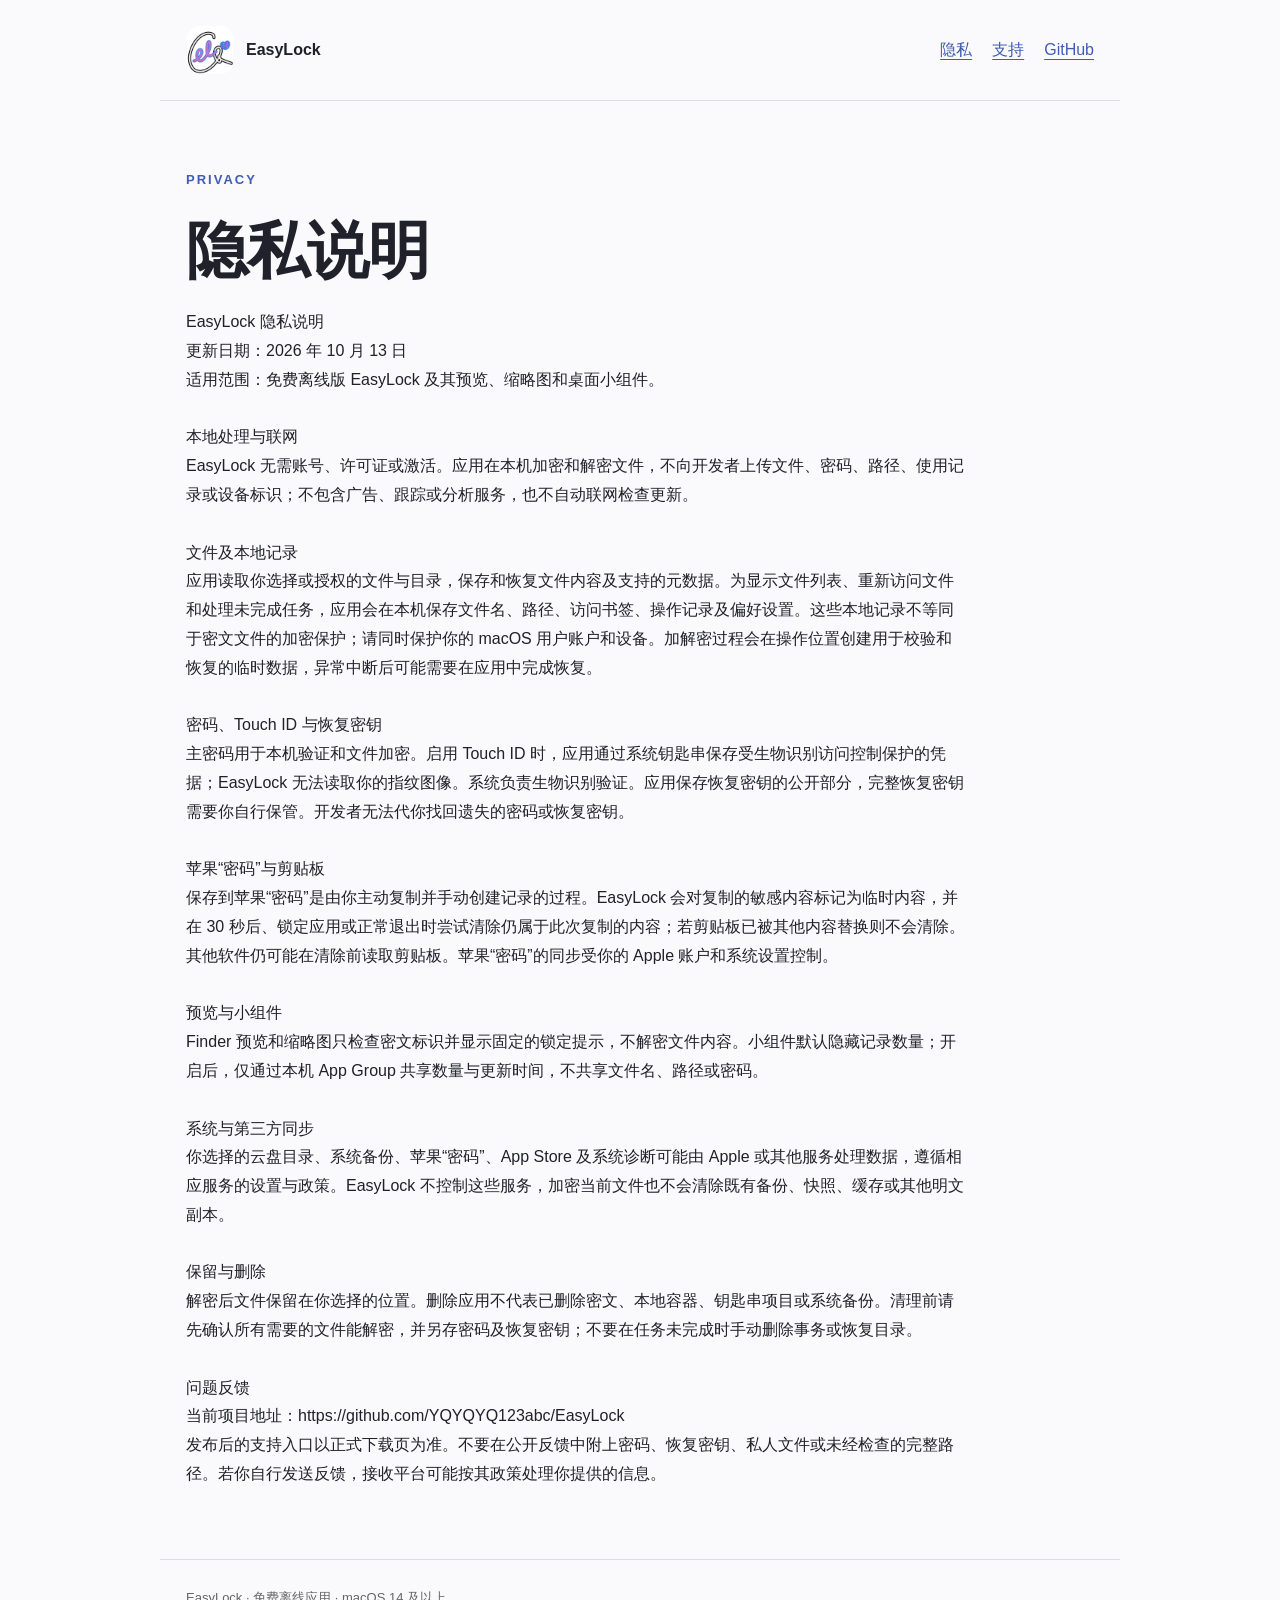
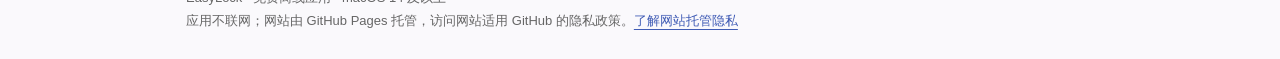
==== docs/privacy.html @ 99bdc1bb "Prepare preview release documentation and public support pages" ====
<!doctype html><html lang="zh-CN"><head><meta charset="utf-8"><meta name="viewport" content="width=device-width,initial-scale=1"><meta name="description" content="EasyLock：免费、离线的 macOS 文件加密工具。查看测试版本、隐私说明与使用支持。"><title>隐私说明 · EasyLock</title><link rel="icon" href="icon.png"><link rel="stylesheet" href="style.css"></head><body><header><a class="brand" href="index.html"><img src="icon.png" alt="">EasyLock</a><nav aria-label="主导航"><a href="privacy.html">隐私</a><a href="support.html">支持</a><a href="https://github.com/YQYQYQ123abc/EasyLock">GitHub</a></nav></header><main><span class="eyebrow">PRIVACY</span><h1>隐私说明</h1><div class="policy">EasyLock 隐私说明
更新日期：2026 年 10 月 13 日
适用范围：免费离线版 EasyLock 及其预览、缩略图和桌面小组件。

本地处理与联网
EasyLock 无需账号、许可证或激活。应用在本机加密和解密文件，不向开发者上传文件、密码、路径、使用记录或设备标识；不包含广告、跟踪或分析服务，也不自动联网检查更新。

文件及本地记录
应用读取你选择或授权的文件与目录，保存和恢复文件内容及支持的元数据。为显示文件列表、重新访问文件和处理未完成任务，应用会在本机保存文件名、路径、访问书签、操作记录及偏好设置。这些本地记录不等同于密文文件的加密保护；请同时保护你的 macOS 用户账户和设备。加解密过程会在操作位置创建用于校验和恢复的临时数据，异常中断后可能需要在应用中完成恢复。

密码、Touch ID 与恢复密钥
主密码用于本机验证和文件加密。启用 Touch ID 时，应用通过系统钥匙串保存受生物识别访问控制保护的凭据；EasyLock 无法读取你的指纹图像。系统负责生物识别验证。应用保存恢复密钥的公开部分，完整恢复密钥需要你自行保管。开发者无法代你找回遗失的密码或恢复密钥。

苹果“密码”与剪贴板
保存到苹果“密码”是由你主动复制并手动创建记录的过程。EasyLock 会对复制的敏感内容标记为临时内容，并在 30 秒后、锁定应用或正常退出时尝试清除仍属于此次复制的内容；若剪贴板已被其他内容替换则不会清除。其他软件仍可能在清除前读取剪贴板。苹果“密码”的同步受你的 Apple 账户和系统设置控制。

预览与小组件
Finder 预览和缩略图只检查密文标识并显示固定的锁定提示，不解密文件内容。小组件默认隐藏记录数量；开启后，仅通过本机 App Group 共享数量与更新时间，不共享文件名、路径或密码。

系统与第三方同步
你选择的云盘目录、系统备份、苹果“密码”、App Store 及系统诊断可能由 Apple 或其他服务处理数据，遵循相应服务的设置与政策。EasyLock 不控制这些服务，加密当前文件也不会清除既有备份、快照、缓存或其他明文副本。

保留与删除
解密后文件保留在你选择的位置。删除应用不代表已删除密文、本地容器、钥匙串项目或系统备份。清理前请先确认所有需要的文件能解密，并另存密码及恢复密钥；不要在任务未完成时手动删除事务或恢复目录。

问题反馈
当前项目地址：https://github.com/YQYQYQ123abc/EasyLock
发布后的支持入口以正式下载页为准。不要在公开反馈中附上密码、恢复密钥、私人文件或未经检查的完整路径。若你自行发送反馈，接收平台可能按其政策处理你提供的信息。
</div></main><footer>EasyLock · 免费离线应用 · macOS 14 及以上<br>应用不联网；网站由 GitHub Pages 托管，访问网站适用 GitHub 的隐私政策。<a href="https://docs.github.com/en/site-policy/privacy-policies/github-general-privacy-statement">了解网站托管隐私</a></footer></body></html>
---- docs/style.css ----
*{box-sizing:border-box}body{margin:0;background:#faf9fc;color:#20212a;font:16px/1.8 -apple-system,BlinkMacSystemFont,"Segoe UI",sans-serif}a{color:#405cb5;text-underline-offset:4px}header,main,footer{max-width:960px;margin:auto;padding:26px}header{display:flex;align-items:center;justify-content:space-between;gap:20px;border-bottom:1px solid #dedce6}header img{width:48px;height:48px;border-radius:14px}.brand{display:flex;align-items:center;gap:12px;font-weight:750;color:inherit;text-decoration:none}nav{display:flex;gap:20px;flex-wrap:wrap}main{padding-top:64px;padding-bottom:70px}h1{font-size:clamp(36px,6vw,62px);line-height:1.2;letter-spacing:-1.5px;margin:20px 0}h2{margin-top:38px;font-size:24px}.lead{font-size:20px;color:#55576b;max-width:660px}.eyebrow{color:#405cb5;letter-spacing:2px;font-size:13px;font-weight:700}.hero{background:radial-gradient(at 95% 20%,#eddaf0,transparent 60%)}.actions{display:flex;gap:15px;flex-wrap:wrap;margin:32px 0}.button{display:inline-block;border:1.5px solid #222;border-radius:14px;padding:11px 22px;text-decoration:none;background:#fff;color:#252535;box-shadow:3px 3px 0 #c9b0da}.primary{background:#4b65c1;color:white}.note{border-left:4px solid #be75b8;padding:12px 20px;background:#f3eaf6;border-radius:0 12px 12px 0}.steps{padding-left:22px}.steps li{margin:16px 0}.policy{white-space:pre-wrap;overflow-wrap:anywhere;max-width:780px}footer{font-size:13px;color:#666;border-top:1px solid #dedce6}a:focus-visible{outline:3px solid #be75b8;outline-offset:4px}@media(max-width:600px){header{align-items:flex-start}nav{gap:12px}main{padding-top:38px}}
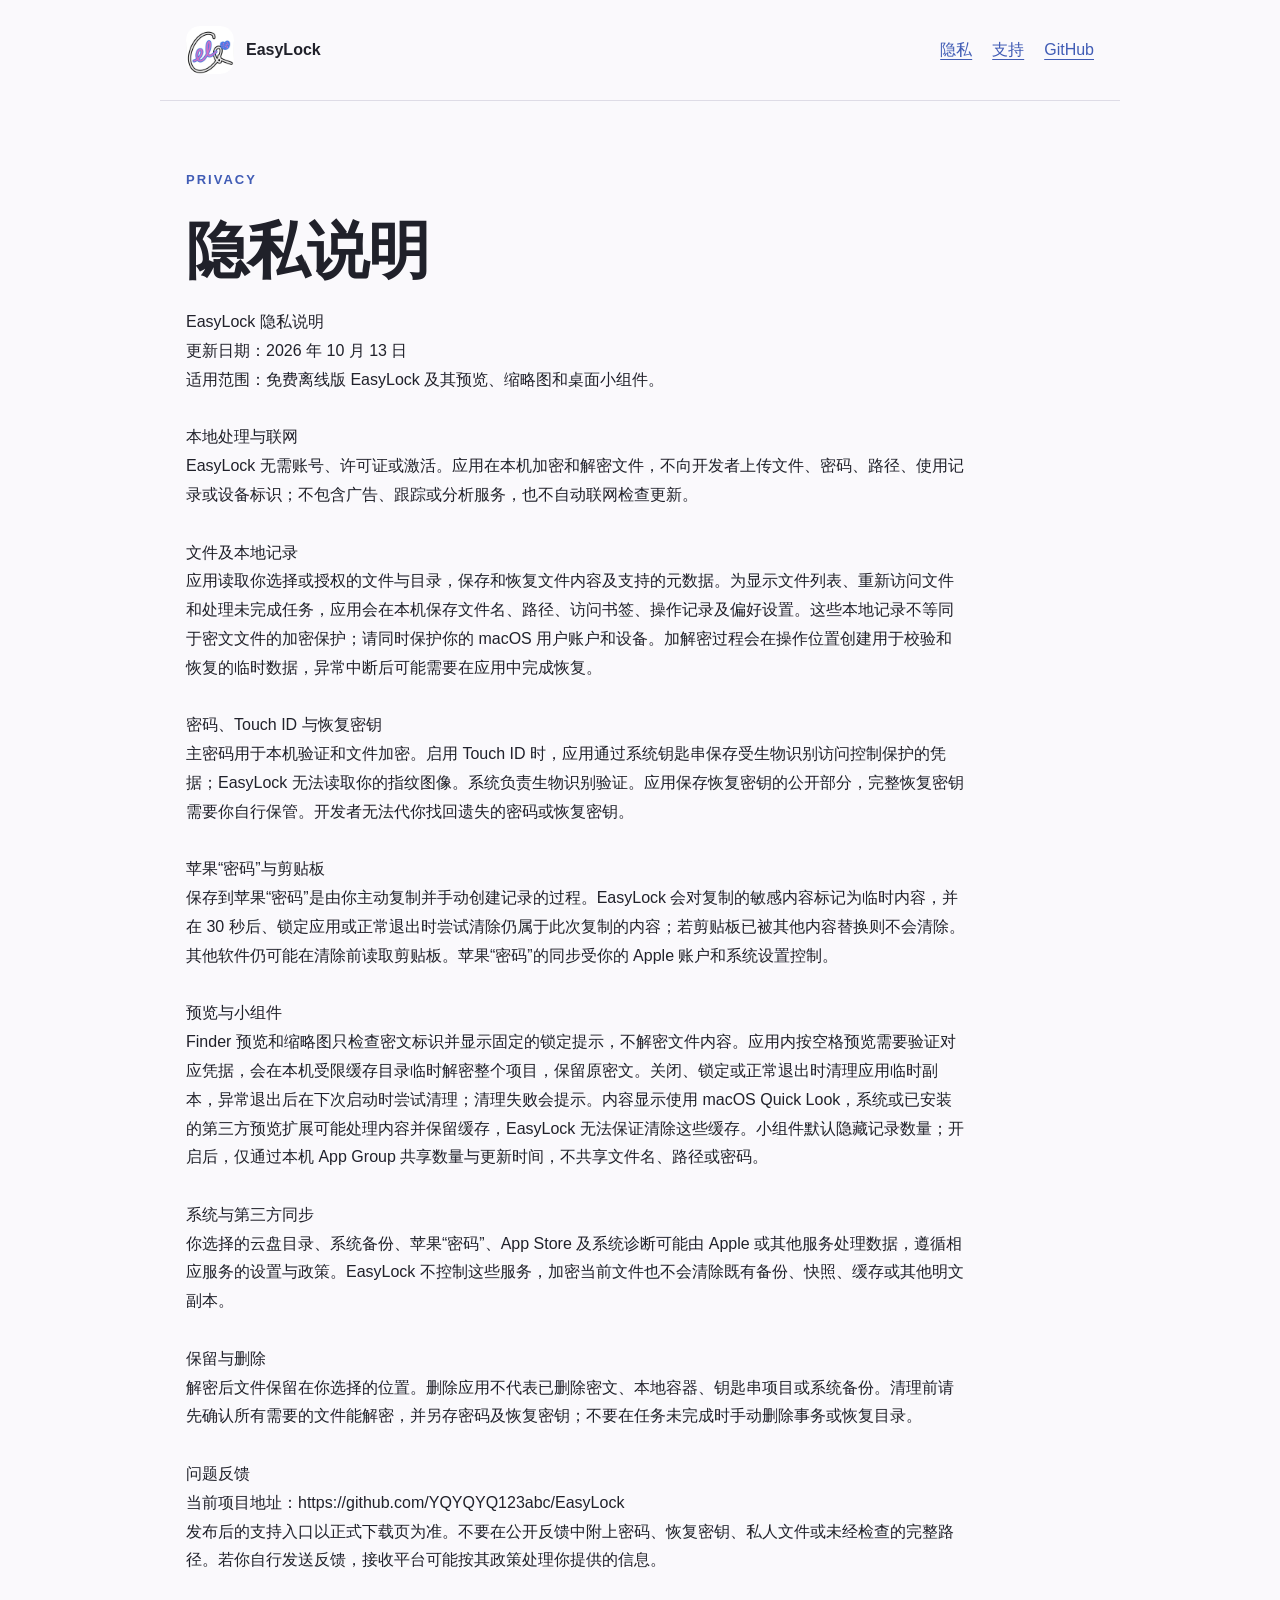
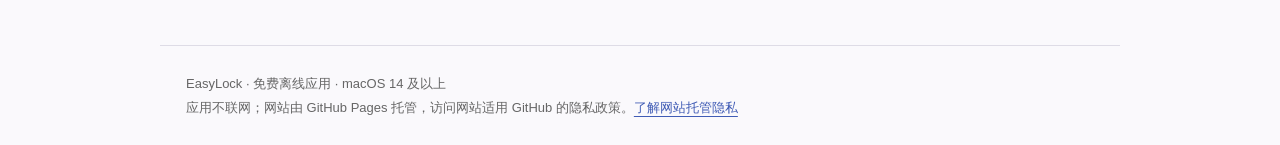
==== commit 1c8e2b58: "Release 0.8.2 preview build 13 with private preview and Touch ID priority" ====
--- a/docs/privacy.html
+++ b/docs/privacy.html
@@ -15,7 +15,7 @@
 保存到苹果“密码”是由你主动复制并手动创建记录的过程。EasyLock 会对复制的敏感内容标记为临时内容，并在 30 秒后、锁定应用或正常退出时尝试清除仍属于此次复制的内容；若剪贴板已被其他内容替换则不会清除。其他软件仍可能在清除前读取剪贴板。苹果“密码”的同步受你的 Apple 账户和系统设置控制。
 
 预览与小组件
-Finder 预览和缩略图只检查密文标识并显示固定的锁定提示，不解密文件内容。小组件默认隐藏记录数量；开启后，仅通过本机 App Group 共享数量与更新时间，不共享文件名、路径或密码。
+Finder 预览和缩略图只检查密文标识并显示固定的锁定提示，不解密文件内容。应用内按空格预览需要验证对应凭据，会在本机受限缓存目录临时解密整个项目，保留原密文。关闭、锁定或正常退出时清理应用临时副本，异常退出后在下次启动时尝试清理；清理失败会提示。内容显示使用 macOS Quick Look，系统或已安装的第三方预览扩展可能处理内容并保留缓存，EasyLock 无法保证清除这些缓存。小组件默认隐藏记录数量；开启后，仅通过本机 App Group 共享数量与更新时间，不共享文件名、路径或密码。
 
 系统与第三方同步
 你选择的云盘目录、系统备份、苹果“密码”、App Store 及系统诊断可能由 Apple 或其他服务处理数据，遵循相应服务的设置与政策。EasyLock 不控制这些服务，加密当前文件也不会清除既有备份、快照、缓存或其他明文副本。
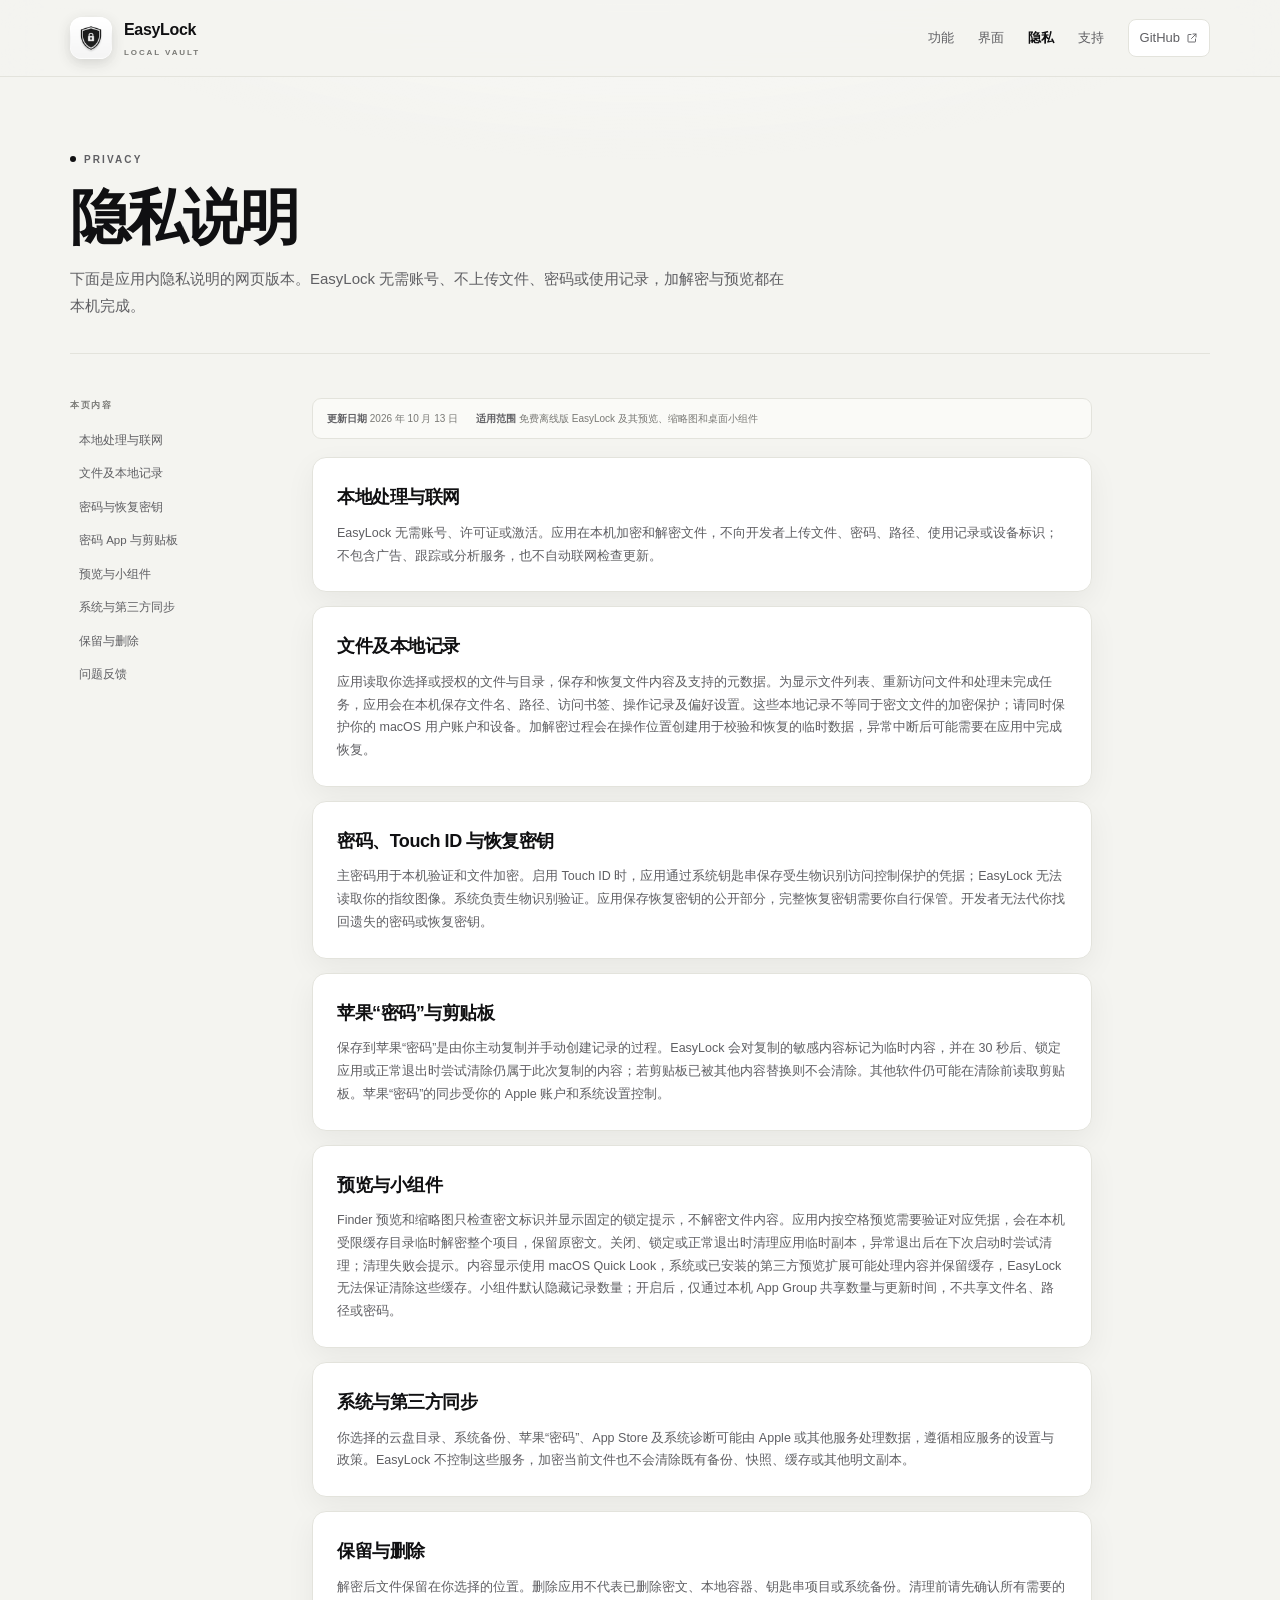
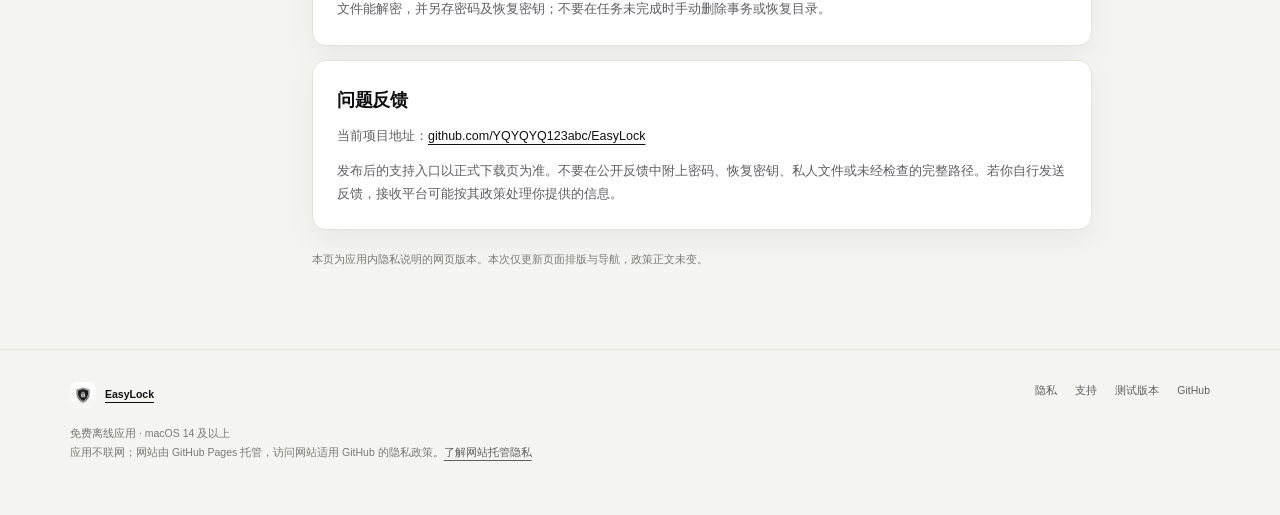
==== commit 0541832f: "Refresh GitHub Pages site for the monochrome redesign Rebuild the landing, support and privacy pages" ====
--- a/docs/privacy.html
+++ b/docs/privacy.html
@@ -1,29 +1,132 @@
-<!doctype html><html lang="zh-CN"><head><meta charset="utf-8"><meta name="viewport" content="width=device-width,initial-scale=1"><meta name="description" content="EasyLock：免费、离线的 macOS 文件加密工具。查看测试版本、隐私说明与使用支持。"><title>隐私说明 · EasyLock</title><link rel="icon" href="icon.png"><link rel="stylesheet" href="style.css"></head><body><header><a class="brand" href="index.html"><img src="icon.png" alt="">EasyLock</a><nav aria-label="主导航"><a href="privacy.html">隐私</a><a href="support.html">支持</a><a href="https://github.com/YQYQYQ123abc/EasyLock">GitHub</a></nav></header><main><span class="eyebrow">PRIVACY</span><h1>隐私说明</h1><div class="policy">EasyLock 隐私说明
-更新日期：2026 年 10 月 13 日
-适用范围：免费离线版 EasyLock 及其预览、缩略图和桌面小组件。
+<!doctype html>
+<html lang="zh-CN">
+<head>
+  <meta charset="utf-8">
+  <meta name="viewport" content="width=device-width,initial-scale=1">
+  <meta name="description" content="EasyLock 隐私说明：本地处理、文件记录、密码与 Touch ID、预览、小组件和第三方同步。">
+  <title>隐私说明 · EasyLock</title>
+  <link rel="icon" href="icon.png">
+  <link rel="apple-touch-icon" href="icon.png">
+  <meta name="theme-color" content="#f4f4f0" media="(prefers-color-scheme: light)">
+  <meta name="theme-color" content="#09090a" media="(prefers-color-scheme: dark)">
+  <meta property="og:type" content="article">
+  <meta property="og:title" content="隐私说明 · EasyLock">
+  <meta property="og:description" content="EasyLock 隐私说明：本地处理、文件记录、密码与 Touch ID、预览、小组件和第三方同步。">
+  <meta property="og:image" content="https://yqyqyq123abc.github.io/EasyLock/screens/library.jpg">
+  <link rel="stylesheet" href="style.css">
+</head>
+<body>
+  <a class="skip-link" href="#main">跳到主要内容</a>
 
-本地处理与联网
-EasyLock 无需账号、许可证或激活。应用在本机加密和解密文件，不向开发者上传文件、密码、路径、使用记录或设备标识；不包含广告、跟踪或分析服务，也不自动联网检查更新。
+  <header class="site-header">
+    <div class="wrap header-inner">
+      <a class="brand" href="index.html" aria-label="EasyLock 首页">
+        <img src="icon.png" width="42" height="42" alt="">
+        <span>
+          <span class="brand-name">EasyLock</span>
+          <span class="brand-sub">LOCAL VAULT</span>
+        </span>
+      </a>
+      <nav class="nav" aria-label="主导航">
+        <a class="nav-optional" href="index.html#features">功能</a>
+        <a class="nav-optional" href="index.html#screens">界面</a>
+        <a href="privacy.html" aria-current="page">隐私</a>
+        <a href="support.html">支持</a>
+        <a class="nav-github" href="https://github.com/YQYQYQ123abc/EasyLock" target="_blank" rel="noopener">
+          GitHub
+          <svg viewBox="0 0 24 24" fill="none" stroke="currentColor" stroke-width="1.8" stroke-linecap="round" stroke-linejoin="round" aria-hidden="true"><path d="M14 4h6v6"/><path d="M20 4l-9 9"/><path d="M19 14v5a1 1 0 0 1-1 1H5a1 1 0 0 1-1-1V6a1 1 0 0 1 1-1h5"/></svg>
+        </a>
+      </nav>
+    </div>
+  </header>
 
-文件及本地记录
-应用读取你选择或授权的文件与目录，保存和恢复文件内容及支持的元数据。为显示文件列表、重新访问文件和处理未完成任务，应用会在本机保存文件名、路径、访问书签、操作记录及偏好设置。这些本地记录不等同于密文文件的加密保护；请同时保护你的 macOS 用户账户和设备。加解密过程会在操作位置创建用于校验和恢复的临时数据，异常中断后可能需要在应用中完成恢复。
+  <main id="main" class="wrap">
+    <section class="page-hero">
+      <p class="eyebrow"><span class="eyebrow-dot"></span>PRIVACY</p>
+      <h1>隐私说明</h1>
+      <p class="lead">下面是应用内隐私说明的网页版本。EasyLock 无需账号、不上传文件、密码或使用记录，加解密与预览都在本机完成。</p>
+    </section>
 
-密码、Touch ID 与恢复密钥
-主密码用于本机验证和文件加密。启用 Touch ID 时，应用通过系统钥匙串保存受生物识别访问控制保护的凭据；EasyLock 无法读取你的指纹图像。系统负责生物识别验证。应用保存恢复密钥的公开部分，完整恢复密钥需要你自行保管。开发者无法代你找回遗失的密码或恢复密钥。
+    <div class="docs-layout">
+      <nav class="docs-nav" aria-label="本页内容">
+        <p class="docs-nav-title">本页内容</p>
+        <a href="#local">本地处理与联网</a>
+        <a href="#records">文件及本地记录</a>
+        <a href="#credentials">密码与恢复密钥</a>
+        <a href="#clipboard">密码 App 与剪贴板</a>
+        <a href="#preview">预览与小组件</a>
+        <a href="#sync">系统与第三方同步</a>
+        <a href="#retention">保留与删除</a>
+        <a href="#feedback">问题反馈</a>
+      </nav>
 
-苹果“密码”与剪贴板
-保存到苹果“密码”是由你主动复制并手动创建记录的过程。EasyLock 会对复制的敏感内容标记为临时内容，并在 30 秒后、锁定应用或正常退出时尝试清除仍属于此次复制的内容；若剪贴板已被其他内容替换则不会清除。其他软件仍可能在清除前读取剪贴板。苹果“密码”的同步受你的 Apple 账户和系统设置控制。
+      <div class="docs-content">
+        <div class="meta-strip">
+          <span><strong>更新日期</strong> 2026 年 10 月 13 日</span>
+          <span><strong>适用范围</strong> 免费离线版 EasyLock 及其预览、缩略图和桌面小组件</span>
+        </div>
 
-预览与小组件
-Finder 预览和缩略图只检查密文标识并显示固定的锁定提示，不解密文件内容。应用内按空格预览需要验证对应凭据，会在本机受限缓存目录临时解密整个项目，保留原密文。关闭、锁定或正常退出时清理应用临时副本，异常退出后在下次启动时尝试清理；清理失败会提示。内容显示使用 macOS Quick Look，系统或已安装的第三方预览扩展可能处理内容并保留缓存，EasyLock 无法保证清除这些缓存。小组件默认隐藏记录数量；开启后，仅通过本机 App Group 共享数量与更新时间，不共享文件名、路径或密码。
+        <section class="docs-section" id="local">
+          <h2>本地处理与联网</h2>
+          <p>EasyLock 无需账号、许可证或激活。应用在本机加密和解密文件，不向开发者上传文件、密码、路径、使用记录或设备标识；不包含广告、跟踪或分析服务，也不自动联网检查更新。</p>
+        </section>
 
-系统与第三方同步
-你选择的云盘目录、系统备份、苹果“密码”、App Store 及系统诊断可能由 Apple 或其他服务处理数据，遵循相应服务的设置与政策。EasyLock 不控制这些服务，加密当前文件也不会清除既有备份、快照、缓存或其他明文副本。
+        <section class="docs-section" id="records">
+          <h2>文件及本地记录</h2>
+          <p>应用读取你选择或授权的文件与目录，保存和恢复文件内容及支持的元数据。为显示文件列表、重新访问文件和处理未完成任务，应用会在本机保存文件名、路径、访问书签、操作记录及偏好设置。这些本地记录不等同于密文文件的加密保护；请同时保护你的 macOS 用户账户和设备。加解密过程会在操作位置创建用于校验和恢复的临时数据，异常中断后可能需要在应用中完成恢复。</p>
+        </section>
 
-保留与删除
-解密后文件保留在你选择的位置。删除应用不代表已删除密文、本地容器、钥匙串项目或系统备份。清理前请先确认所有需要的文件能解密，并另存密码及恢复密钥；不要在任务未完成时手动删除事务或恢复目录。
+        <section class="docs-section" id="credentials">
+          <h2>密码、Touch ID 与恢复密钥</h2>
+          <p>主密码用于本机验证和文件加密。启用 Touch ID 时，应用通过系统钥匙串保存受生物识别访问控制保护的凭据；EasyLock 无法读取你的指纹图像。系统负责生物识别验证。应用保存恢复密钥的公开部分，完整恢复密钥需要你自行保管。开发者无法代你找回遗失的密码或恢复密钥。</p>
+        </section>
 
-问题反馈
-当前项目地址：https://github.com/YQYQYQ123abc/EasyLock
-发布后的支持入口以正式下载页为准。不要在公开反馈中附上密码、恢复密钥、私人文件或未经检查的完整路径。若你自行发送反馈，接收平台可能按其政策处理你提供的信息。
-</div></main><footer>EasyLock · 免费离线应用 · macOS 14 及以上<br>应用不联网；网站由 GitHub Pages 托管，访问网站适用 GitHub 的隐私政策。<a href="https://docs.github.com/en/site-policy/privacy-policies/github-general-privacy-statement">了解网站托管隐私</a></footer></body></html>+        <section class="docs-section" id="clipboard">
+          <h2>苹果“密码”与剪贴板</h2>
+          <p>保存到苹果“密码”是由你主动复制并手动创建记录的过程。EasyLock 会对复制的敏感内容标记为临时内容，并在 30 秒后、锁定应用或正常退出时尝试清除仍属于此次复制的内容；若剪贴板已被其他内容替换则不会清除。其他软件仍可能在清除前读取剪贴板。苹果“密码”的同步受你的 Apple 账户和系统设置控制。</p>
+        </section>
+
+        <section class="docs-section" id="preview">
+          <h2>预览与小组件</h2>
+          <p>Finder 预览和缩略图只检查密文标识并显示固定的锁定提示，不解密文件内容。应用内按空格预览需要验证对应凭据，会在本机受限缓存目录临时解密整个项目，保留原密文。关闭、锁定或正常退出时清理应用临时副本，异常退出后在下次启动时尝试清理；清理失败会提示。内容显示使用 macOS Quick Look，系统或已安装的第三方预览扩展可能处理内容并保留缓存，EasyLock 无法保证清除这些缓存。小组件默认隐藏记录数量；开启后，仅通过本机 App Group 共享数量与更新时间，不共享文件名、路径或密码。</p>
+        </section>
+
+        <section class="docs-section" id="sync">
+          <h2>系统与第三方同步</h2>
+          <p>你选择的云盘目录、系统备份、苹果“密码”、App Store 及系统诊断可能由 Apple 或其他服务处理数据，遵循相应服务的设置与政策。EasyLock 不控制这些服务，加密当前文件也不会清除既有备份、快照、缓存或其他明文副本。</p>
+        </section>
+
+        <section class="docs-section" id="retention">
+          <h2>保留与删除</h2>
+          <p>解密后文件保留在你选择的位置。删除应用不代表已删除密文、本地容器、钥匙串项目或系统备份。清理前请先确认所有需要的文件能解密，并另存密码及恢复密钥；不要在任务未完成时手动删除事务或恢复目录。</p>
+        </section>
+
+        <section class="docs-section" id="feedback">
+          <h2>问题反馈</h2>
+          <p>当前项目地址：<a href="https://github.com/YQYQYQ123abc/EasyLock" target="_blank" rel="noopener">github.com/YQYQYQ123abc/EasyLock</a></p>
+          <p>发布后的支持入口以正式下载页为准。不要在公开反馈中附上密码、恢复密钥、私人文件或未经检查的完整路径。若你自行发送反馈，接收平台可能按其政策处理你提供的信息。</p>
+        </section>
+
+        <p class="section-note">本页为应用内隐私说明的网页版本。本次仅更新页面排版与导航，政策正文未变。</p>
+      </div>
+    </div>
+  </main>
+
+  <footer class="site-footer">
+    <div class="wrap">
+      <div class="footer-inner">
+        <div>
+          <a class="footer-brand" href="index.html"><img src="icon.png" width="26" height="26" alt="">EasyLock</a>
+          <p class="footer-note">免费离线应用 · macOS 14 及以上<br>应用不联网；网站由 GitHub Pages 托管，访问网站适用 GitHub 的隐私政策。<a href="https://docs.github.com/en/site-policy/privacy-policies/github-general-privacy-statement" target="_blank" rel="noopener">了解网站托管隐私</a></p>
+        </div>
+        <div class="footer-links">
+          <a href="privacy.html">隐私</a>
+          <a href="support.html">支持</a>
+          <a href="https://github.com/YQYQYQ123abc/EasyLock/releases" target="_blank" rel="noopener">测试版本</a>
+          <a href="https://github.com/YQYQYQ123abc/EasyLock" target="_blank" rel="noopener">GitHub</a>
+        </div>
+      </div>
+    </div>
+  </footer>
+</body>
+</html>
--- a/docs/style.css
+++ b/docs/style.css
@@ -1 +1,651 @@
-*{box-sizing:border-box}body{margin:0;background:#faf9fc;color:#20212a;font:16px/1.8 -apple-system,BlinkMacSystemFont,"Segoe UI",sans-serif}a{color:#405cb5;text-underline-offset:4px}header,main,footer{max-width:960px;margin:auto;padding:26px}header{display:flex;align-items:center;justify-content:space-between;gap:20px;border-bottom:1px solid #dedce6}header img{width:48px;height:48px;border-radius:14px}.brand{display:flex;align-items:center;gap:12px;font-weight:750;color:inherit;text-decoration:none}nav{display:flex;gap:20px;flex-wrap:wrap}main{padding-top:64px;padding-bottom:70px}h1{font-size:clamp(36px,6vw,62px);line-height:1.2;letter-spacing:-1.5px;margin:20px 0}h2{margin-top:38px;font-size:24px}.lead{font-size:20px;color:#55576b;max-width:660px}.eyebrow{color:#405cb5;letter-spacing:2px;font-size:13px;font-weight:700}.hero{background:radial-gradient(at 95% 20%,#eddaf0,transparent 60%)}.actions{display:flex;gap:15px;flex-wrap:wrap;margin:32px 0}.button{display:inline-block;border:1.5px solid #222;border-radius:14px;padding:11px 22px;text-decoration:none;background:#fff;color:#252535;box-shadow:3px 3px 0 #c9b0da}.primary{background:#4b65c1;color:white}.note{border-left:4px solid #be75b8;padding:12px 20px;background:#f3eaf6;border-radius:0 12px 12px 0}.steps{padding-left:22px}.steps li{margin:16px 0}.policy{white-space:pre-wrap;overflow-wrap:anywhere;max-width:780px}footer{font-size:13px;color:#666;border-top:1px solid #dedce6}a:focus-visible{outline:3px solid #be75b8;outline-offset:4px}@media(max-width:600px){header{align-items:flex-start}nav{gap:12px}main{padding-top:38px}}+/* EasyLock site — ink & paper, matching the monochrome shield icon. */
+:root {
+  color-scheme: light dark;
+  --paper: #f4f4f0;
+  --surface: #ffffff;
+  --surface-2: #fafaf7;
+  --surface-3: #efefe9;
+  --ink: #101012;
+  --muted: #5f5f63;
+  --faint: #797975;
+  --line: #e3e3dc;
+  --line-strong: #cbcbc4;
+  --warning: #a66a0c;
+  --warning-bg: rgba(166, 106, 12, 0.07);
+  --halo: rgba(255, 255, 255, 0.78);
+  --glow: rgba(16, 16, 18, 0.055);
+  --header-bg: rgba(244, 244, 240, 0.84);
+  --shadow: 0 24px 60px rgba(16, 16, 18, 0.10);
+  --shadow-soft: 0 10px 30px rgba(16, 16, 18, 0.055);
+  --radius-xl: 24px;
+  --radius-lg: 18px;
+  --radius-md: 14px;
+  --radius-sm: 10px;
+}
+
+@media (prefers-color-scheme: dark) {
+  :root {
+    --paper: #09090a;
+    --surface: #141416;
+    --surface-2: #19191c;
+    --surface-3: #1f1f23;
+    --ink: #f6f6f2;
+    --muted: #acacb2;
+    --faint: #8b8b92;
+    --line: #2a2a2e;
+    --line-strong: #3c3c41;
+    --warning: #e2b35e;
+    --warning-bg: rgba(226, 179, 94, 0.08);
+    --halo: rgba(255, 255, 255, 0.055);
+    --glow: rgba(255, 255, 255, 0.045);
+    --header-bg: rgba(9, 9, 10, 0.82);
+    --shadow: 0 24px 60px rgba(0, 0, 0, 0.48);
+    --shadow-soft: 0 10px 30px rgba(0, 0, 0, 0.34);
+  }
+}
+
+* { box-sizing: border-box; }
+html { scroll-behavior: smooth; }
+body {
+  margin: 0;
+  background: var(--paper);
+  color: var(--ink);
+  font-family: -apple-system, BlinkMacSystemFont, "SF Pro Text", "Segoe UI", sans-serif;
+  font-size: 16px;
+  line-height: 1.7;
+  -webkit-font-smoothing: antialiased;
+  text-rendering: optimizeLegibility;
+  overflow-x: hidden;
+}
+body::before {
+  content: "";
+  position: fixed;
+  inset: 0;
+  z-index: -1;
+  pointer-events: none;
+  background: radial-gradient(ellipse 80% 45% at 50% -12%, var(--halo), transparent 66%);
+}
+::selection { background: var(--ink); color: var(--paper); }
+img { display: block; max-width: 100%; }
+picture { display: block; }
+a { color: var(--ink); text-underline-offset: 4px; }
+p { margin: 0 0 1em; }
+p:last-child { margin-bottom: 0; }
+code {
+  padding: 1px 4px;
+  border: 1px solid var(--line);
+  border-radius: 4px;
+  background: var(--surface-2);
+  font: 0.88em ui-monospace, SFMono-Regular, Menlo, monospace;
+  letter-spacing: -0.02em;
+}
+h1, h2, h3 { text-wrap: balance; }
+:focus-visible { outline: 2px solid var(--ink); outline-offset: 3px; }
+[id] { scroll-margin-top: 96px; }
+.skip-link {
+  position: absolute;
+  left: 16px;
+  top: -80px;
+  z-index: 100;
+  padding: 10px 14px;
+  border-radius: 8px;
+  background: var(--ink);
+  color: var(--paper);
+  font-size: 12px;
+  text-decoration: none;
+}
+.skip-link:focus { top: 16px; }
+
+.wrap { width: min(1140px, calc(100% - 56px)); margin-inline: auto; }
+
+/* Header */
+.site-header {
+  position: sticky;
+  top: 0;
+  z-index: 50;
+  border-bottom: 1px solid var(--line);
+  background: var(--header-bg);
+  -webkit-backdrop-filter: saturate(1.2) blur(18px);
+  backdrop-filter: saturate(1.2) blur(18px);
+}
+.header-inner {
+  min-height: 76px;
+  display: flex;
+  align-items: center;
+  justify-content: space-between;
+  gap: 24px;
+}
+.brand {
+  display: flex;
+  align-items: center;
+  gap: 12px;
+  color: inherit;
+  text-decoration: none;
+  flex: 0 0 auto;
+}
+.brand img {
+  width: 42px;
+  height: 42px;
+  border-radius: 12px;
+  background: #fff;
+  box-shadow: 0 4px 14px rgba(0, 0, 0, 0.14);
+}
+.brand-name { font-size: 16px; font-weight: 700; letter-spacing: -0.02em; line-height: 1.1; }
+.brand-sub {
+  display: block;
+  margin-top: 3px;
+  font-size: 8px;
+  font-weight: 700;
+  letter-spacing: 1.9px;
+  color: var(--faint);
+}
+.nav { display: flex; align-items: center; gap: 24px; font-size: 13px; font-weight: 500; }
+.nav a { color: var(--muted); text-decoration: none; white-space: nowrap; }
+.nav a:hover, .nav a[aria-current="page"] { color: var(--ink); }
+.nav a[aria-current="page"] { font-weight: 650; }
+.nav-github {
+  display: inline-flex;
+  align-items: center;
+  gap: 6px;
+  padding: 7px 11px;
+  border: 1px solid var(--line);
+  border-radius: 8px;
+  background: var(--surface);
+}
+.nav-github:hover { border-color: var(--line-strong); }
+.nav-github svg { width: 12px; height: 12px; }
+
+/* Buttons */
+.button {
+  display: inline-flex;
+  align-items: center;
+  justify-content: center;
+  gap: 8px;
+  min-height: 40px;
+  padding: 10px 17px;
+  border: 1px solid var(--line);
+  border-radius: var(--radius-sm);
+  background: var(--surface);
+  color: var(--ink);
+  box-shadow: var(--shadow-soft);
+  text-decoration: none;
+  font-size: 13px;
+  font-weight: 600;
+  line-height: 1.2;
+  white-space: nowrap;
+  transition: transform 160ms ease, box-shadow 160ms ease, border-color 160ms ease;
+}
+.button:hover { transform: translateY(-1px); border-color: var(--line-strong); box-shadow: var(--shadow); }
+.button.primary {
+  background: var(--ink);
+  color: var(--paper);
+  border-color: var(--ink);
+  box-shadow: 0 9px 22px rgba(0, 0, 0, 0.17);
+}
+.button.primary:hover { box-shadow: 0 13px 30px rgba(0, 0, 0, 0.22); }
+.button svg { width: 13px; height: 13px; flex: 0 0 auto; }
+.actions { display: flex; flex-wrap: wrap; gap: 10px; margin-top: 30px; }
+
+/* Hero */
+.hero {
+  display: grid;
+  grid-template-columns: minmax(0, 1.02fr) minmax(0, 1.12fr);
+  gap: 56px;
+  align-items: center;
+  padding: 74px 0 40px;
+}
+.eyebrow {
+  display: inline-flex;
+  align-items: center;
+  gap: 8px;
+  margin: 0;
+  font-size: 10px;
+  font-weight: 700;
+  letter-spacing: 2.1px;
+  color: var(--muted);
+  text-transform: uppercase;
+}
+.eyebrow-dot { width: 6px; height: 6px; border-radius: 50%; background: var(--ink); }
+.hero h1 {
+  margin: 20px 0 22px;
+  font-size: clamp(44px, 6.2vw, 74px);
+  line-height: 1.01;
+  letter-spacing: -0.06em;
+  font-weight: 650;
+}
+.hero h1 span { color: var(--muted); }
+.lead { max-width: 560px; color: var(--muted); font-size: 17px; line-height: 1.8; }
+.hero-meta {
+  display: flex;
+  flex-wrap: wrap;
+  align-items: center;
+  gap: 9px 15px;
+  margin-top: 24px;
+  color: var(--faint);
+  font-size: 10.5px;
+  font-weight: 550;
+  letter-spacing: 0.2px;
+}
+.hero-meta span { display: inline-flex; align-items: center; gap: 6px; }
+.hero-meta svg { width: 12px; height: 12px; opacity: 0.8; }
+.hero-meta .dot { display: inline-block; width: 2px; height: 2px; border-radius: 50%; background: var(--line-strong); }
+.hero-visual { position: relative; }
+.hero-visual::before {
+  content: "";
+  position: absolute;
+  inset: -12% -9% -16%;
+  z-index: 0;
+  border-radius: 44px;
+  background: radial-gradient(circle at 55% 40%, var(--halo), transparent 68%);
+  pointer-events: none;
+}
+.hero-visual .window { position: relative; z-index: 1; }
+
+.window {
+  position: relative;
+  overflow: hidden;
+  border: 1px solid var(--line);
+  border-radius: var(--radius-lg);
+  background: var(--surface);
+  box-shadow: var(--shadow);
+}
+.window img { width: 100%; height: auto; }
+.window::after {
+  content: "";
+  position: absolute;
+  inset: 0;
+  border-radius: inherit;
+  box-shadow: inset 0 1px 0 rgba(255, 255, 255, 0.35);
+  pointer-events: none;
+}
+
+/* Status / notice */
+.notice {
+  display: flex;
+  align-items: flex-start;
+  gap: 12px;
+  margin: 18px 0 0;
+  padding: 15px 17px;
+  border: 1px solid var(--line);
+  border-left: 3px solid var(--warning);
+  border-radius: 11px;
+  background: var(--surface);
+  color: var(--muted);
+  box-shadow: var(--shadow-soft);
+  font-size: 12px;
+  line-height: 1.7;
+}
+.notice svg { flex: 0 0 auto; width: 16px; height: 16px; margin-top: 2px; color: var(--warning); }
+.notice strong { color: var(--ink); font-weight: 600; }
+.notice a { color: var(--ink); }
+.notice + .section { margin-top: 44px; }
+
+/* Sections */
+.section { padding: 68px 0; border-top: 1px solid var(--line); }
+.section-head {
+  display: flex;
+  align-items: flex-end;
+  justify-content: space-between;
+  gap: 36px;
+  margin-bottom: 28px;
+}
+.section-kicker {
+  margin: 0 0 8px;
+  font-size: 9.5px;
+  font-weight: 700;
+  letter-spacing: 2px;
+  color: var(--faint);
+  text-transform: uppercase;
+}
+.section-title {
+  margin: 0;
+  font-size: clamp(28px, 4vw, 40px);
+  line-height: 1.14;
+  letter-spacing: -0.045em;
+  font-weight: 650;
+}
+.section-copy { max-width: 390px; margin: 0; color: var(--muted); font-size: 13px; line-height: 1.75; }
+.section-note { margin: 20px 0 0; color: var(--faint); font-size: 11px; }
+
+/* Feature cards */
+.grid-3 { display: grid; grid-template-columns: repeat(3, minmax(0, 1fr)); gap: 16px; }
+.card {
+  padding: 23px;
+  border: 1px solid var(--line);
+  border-radius: var(--radius-md);
+  background: var(--surface);
+  box-shadow: var(--shadow-soft);
+}
+.icon-tile {
+  display: grid;
+  place-items: center;
+  width: 38px;
+  height: 38px;
+  margin-bottom: 22px;
+  border-radius: 11px;
+  background: var(--ink);
+  color: var(--paper);
+}
+.icon-tile svg { width: 18px; height: 18px; }
+.card h3 { margin: 0 0 7px; font-size: 14.5px; letter-spacing: -0.01em; }
+.card p { margin: 0; color: var(--muted); font-size: 12.5px; line-height: 1.75; }
+.pill-row { display: flex; flex-wrap: wrap; gap: 6px; margin-top: 18px; }
+.pill {
+  display: inline-flex;
+  align-items: center;
+  padding: 3px 8px;
+  border: 1px solid var(--line);
+  border-radius: 99px;
+  color: var(--faint);
+  font-size: 8.5px;
+  font-weight: 600;
+  letter-spacing: 0.65px;
+}
+
+.spec-strip {
+  display: grid;
+  grid-template-columns: repeat(4, minmax(0, 1fr));
+  gap: 0;
+  margin: 22px 0 0;
+  padding: 20px 0;
+  border-top: 1px solid var(--line);
+  border-bottom: 1px solid var(--line);
+  list-style: none;
+}
+.spec-strip li { padding: 0 18px; border-left: 1px solid var(--line); }
+.spec-strip li:first-child { border-left: 0; padding-left: 0; }
+.spec-strip strong { display: block; font-size: 13px; font-weight: 650; letter-spacing: -0.01em; }
+.spec-strip span { display: block; margin-top: 3px; color: var(--faint); font-size: 9.5px; letter-spacing: 0.4px; }
+
+/* Steps */
+.steps { display: grid; grid-template-columns: repeat(3, minmax(0, 1fr)); gap: 16px; counter-reset: step; }
+.step {
+  padding: 21px 21px 23px;
+  border: 1px solid var(--line);
+  border-radius: var(--radius-md);
+  background: var(--surface-2);
+}
+.step-num {
+  display: grid;
+  place-items: center;
+  width: 23px;
+  height: 23px;
+  margin-bottom: 14px;
+  border-radius: 50%;
+  background: var(--ink);
+  color: var(--paper);
+  font-size: 10px;
+  font-weight: 700;
+}
+.step h3 { margin: 0 0 6px; font-size: 13.5px; }
+.step p { margin: 0; color: var(--muted); font-size: 12px; line-height: 1.7; }
+
+/* Screenshot gallery */
+.gallery { display: grid; grid-template-columns: repeat(2, minmax(0, 1fr)); gap: 28px 20px; }
+.figure { margin: 0; }
+.figure figcaption {
+  display: flex;
+  align-items: center;
+  justify-content: space-between;
+  gap: 12px;
+  margin-top: 11px;
+  color: var(--muted);
+  font-size: 10.5px;
+}
+.figure figcaption strong { color: var(--ink); font-weight: 600; }
+.figure figcaption .tag {
+  color: var(--faint);
+  font-size: 8px;
+  font-weight: 700;
+  letter-spacing: 1px;
+  border: 1px solid var(--line);
+  border-radius: 99px;
+  padding: 2px 7px;
+}
+.figure .window { border-radius: var(--radius-md); box-shadow: var(--shadow-soft); }
+
+/* System integration */
+.system { display: grid; grid-template-columns: 1.03fr 0.97fr; gap: 16px; align-items: stretch; }
+.system-copy {
+  display: flex;
+  flex-direction: column;
+  justify-content: space-between;
+  gap: 26px;
+  padding: 28px;
+  border: 1px solid var(--line);
+  border-radius: var(--radius-lg);
+  background: var(--surface);
+  box-shadow: var(--shadow-soft);
+}
+.system-copy h3 { margin: 0 0 9px; font-size: 19px; letter-spacing: -0.035em; }
+.system-copy p { margin: 0; color: var(--muted); font-size: 12.5px; line-height: 1.75; max-width: 380px; }
+.asset-grid { display: grid; grid-template-columns: 1fr 1fr; gap: 12px; }
+.asset {
+  display: flex;
+  flex-direction: column;
+  align-items: center;
+  justify-content: space-between;
+  gap: 14px;
+  min-height: 210px;
+  padding: 20px 14px 15px;
+  border: 1px solid var(--line);
+  border-radius: var(--radius-md);
+  background: var(--surface-2);
+  text-align: center;
+}
+.asset img { width: auto; max-height: 140px; object-fit: contain; filter: drop-shadow(0 8px 16px rgba(0, 0, 0, 0.10)); }
+.asset span { color: var(--faint); font-size: 8.5px; font-weight: 650; letter-spacing: 1.2px; }
+.text-link { color: var(--ink); font-size: 11.5px; font-weight: 600; text-decoration: none; border-bottom: 1px solid var(--line-strong); padding-bottom: 2px; }
+.text-link:hover { border-color: var(--ink); }
+
+/* Download */
+.download {
+  display: flex;
+  align-items: center;
+  justify-content: space-between;
+  gap: 40px;
+  padding: 38px;
+  border-radius: var(--radius-xl);
+  background: var(--ink);
+  color: var(--paper);
+  box-shadow: var(--shadow);
+  overflow: hidden;
+  position: relative;
+}
+.download::after {
+  content: "";
+  position: absolute;
+  right: -110px;
+  top: -160px;
+  width: 420px;
+  height: 420px;
+  border-radius: 50%;
+  background: radial-gradient(circle, rgba(255, 255, 255, 0.13), transparent 68%);
+  pointer-events: none;
+}
+.download-copy { position: relative; z-index: 1; max-width: 560px; }
+.download .section-kicker { color: inherit; opacity: 0.55; }
+.download h2 { margin: 0 0 9px; font-size: clamp(27px, 4vw, 36px); line-height: 1.12; letter-spacing: -0.045em; color: inherit; }
+.download p { margin: 0; color: inherit; opacity: 0.68; font-size: 12.5px; line-height: 1.75; }
+.download-actions { position: relative; z-index: 1; display: flex; flex-direction: column; gap: 9px; flex: 0 0 auto; }
+.download .button { min-width: 178px; box-shadow: none; }
+.download .button:not(.primary) { border-color: currentColor; background: transparent; color: inherit; opacity: 0.78; }
+.download .button.primary { background: var(--paper); color: var(--ink); border-color: var(--paper); }
+.download-status {
+  display: inline-flex;
+  align-items: center;
+  gap: 6px;
+  margin-top: 16px;
+  padding: 4px 9px;
+  border: 1px solid currentColor;
+  border-radius: 99px;
+  color: inherit;
+  opacity: 0.55;
+  font-size: 8px;
+  font-weight: 700;
+  letter-spacing: 1px;
+}
+.download-status::before { content: ""; width: 4px; height: 4px; border-radius: 50%; background: currentColor; }
+.download-note { margin-top: 14px !important; opacity: 0.48 !important; font-size: 10.5px !important; }
+.download-note a { color: inherit; }
+
+/* Subpage hero + docs layout */
+.page-hero { padding: 66px 0 34px; border-bottom: 1px solid var(--line); }
+.page-hero h1 { margin: 16px 0 16px; font-size: clamp(38px, 5.6vw, 60px); line-height: 1.05; letter-spacing: -0.055em; font-weight: 650; }
+.page-hero .lead { max-width: 720px; font-size: 15px; }
+.docs-layout {
+  display: grid;
+  grid-template-columns: 190px minmax(0, 1fr);
+  gap: 52px;
+  align-items: start;
+  padding: 44px 0 80px;
+}
+.docs-nav {
+  position: sticky;
+  top: 102px;
+  display: flex;
+  flex-direction: column;
+  gap: 2px;
+  font-size: 11.5px;
+}
+.docs-nav .docs-nav-title {
+  margin: 0 0 10px;
+  color: var(--faint);
+  font-size: 8.5px;
+  font-weight: 700;
+  letter-spacing: 1.6px;
+  text-transform: uppercase;
+}
+.docs-nav a { padding: 6px 9px; border-radius: 6px; color: var(--muted); text-decoration: none; }
+.docs-nav a:hover { background: var(--surface-2); color: var(--ink); }
+.docs-content { min-width: 0; max-width: 780px; }
+.docs-section {
+  margin-bottom: 14px;
+  padding: 24px;
+  border: 1px solid var(--line);
+  border-radius: var(--radius-md);
+  background: var(--surface);
+  box-shadow: var(--shadow-soft);
+}
+.docs-section h2 { margin: 0 0 9px; font-size: 18px; letter-spacing: -0.025em; }
+.docs-section p, .docs-section li { color: var(--muted); font-size: 12.5px; line-height: 1.82; }
+.docs-section ul { margin: 8px 0 0; padding-left: 20px; }
+.docs-section li { margin: 4px 0; }
+.docs-section p:last-child { margin-bottom: 0; }
+code {
+  padding: 1px 4px;
+  border: 1px solid var(--line);
+  border-radius: 4px;
+  background: var(--surface-2);
+  font: 0.88em ui-monospace, SFMono-Regular, Menlo, monospace;
+  letter-spacing: -0.02em;
+}
+.meta-strip {
+  display: flex;
+  flex-wrap: wrap;
+  gap: 8px 18px;
+  margin-bottom: 18px;
+  padding: 11px 14px;
+  border: 1px solid var(--line);
+  border-radius: 9px;
+  background: var(--surface-2);
+  color: var(--faint);
+  font-size: 10px;
+}
+.meta-strip strong { color: var(--muted); font-weight: 600; }
+.faq { display: flex; flex-direction: column; gap: 9px; }
+details {
+  padding: 0 16px;
+  border: 1px solid var(--line);
+  border-radius: var(--radius-sm);
+  background: var(--surface-2);
+}
+summary {
+  display: flex;
+  align-items: center;
+  justify-content: space-between;
+  gap: 16px;
+  padding: 14px 0;
+  color: var(--ink);
+  cursor: pointer;
+  font-size: 12.5px;
+  font-weight: 600;
+  list-style: none;
+}
+summary::-webkit-details-marker { display: none; }
+summary::after { content: "+"; color: var(--faint); font-size: 16px; font-weight: 400; line-height: 1; }
+details[open] summary::after { content: "−"; }
+details .faq-body { padding: 0 0 15px; color: var(--muted); font-size: 12px; line-height: 1.8; }
+details .faq-body p:last-child { margin-bottom: 0; }
+code {
+  padding: 1px 4px;
+  border: 1px solid var(--line);
+  border-radius: 4px;
+  background: var(--surface-2);
+  font: 0.88em ui-monospace, SFMono-Regular, Menlo, monospace;
+  letter-spacing: -0.02em;
+}
+.inline-actions { display: flex; flex-wrap: wrap; gap: 9px; margin-top: 22px; }
+.support-grid { display: grid; grid-template-columns: 1fr 1fr; gap: 14px; margin-bottom: 14px; }
+.support-card { padding: 21px; border: 1px solid var(--line); border-radius: var(--radius-md); background: var(--surface); box-shadow: var(--shadow-soft); }
+.support-card h2 { margin: 0 0 7px; font-size: 16px; letter-spacing: -0.02em; }
+.support-card p { margin: 0; color: var(--muted); font-size: 12px; line-height: 1.75; }
+.support-card .pill { margin-top: 13px; }
+
+/* Footer */
+.site-footer { padding: 32px 0 54px; border-top: 1px solid var(--line); color: var(--muted); font-size: 10.5px; }
+.footer-inner { display: flex; align-items: flex-start; justify-content: space-between; gap: 32px; flex-wrap: wrap; }
+.footer-brand { display: flex; align-items: center; gap: 9px; color: var(--ink); font-weight: 650; }
+.footer-brand img { width: 26px; height: 26px; border-radius: 7px; }
+.footer-links { display: flex; align-items: center; gap: 18px; flex-wrap: wrap; }
+.footer-links a { color: var(--muted); text-decoration: none; }
+.footer-links a:hover { color: var(--ink); }
+.footer-note { max-width: 620px; margin-top: 16px; line-height: 1.75; color: var(--faint); }
+.footer-note a { color: var(--muted); }
+
+/* Responsive */
+@media (max-width: 960px) {
+  .hero { grid-template-columns: 1fr; gap: 40px; padding-top: 56px; }
+  .hero-visual { max-width: 760px; }
+  .section-head { flex-direction: column; align-items: flex-start; gap: 12px; }
+  .section-copy { max-width: 620px; }
+  .grid-3 { grid-template-columns: repeat(2, minmax(0, 1fr)); }
+  .grid-3 .card:last-child { grid-column: span 2; }
+  .system { grid-template-columns: 1fr; }
+  .docs-layout { grid-template-columns: 1fr; gap: 26px; }
+  .docs-nav { position: static; flex-direction: row; flex-wrap: wrap; gap: 4px; padding-bottom: 4px; border-bottom: 1px solid var(--line); }
+  .docs-nav .docs-nav-title { display: none; }
+  .docs-nav a { border: 1px solid var(--line); background: var(--surface); }
+  .docs-content { max-width: none; }
+}
+
+@media (max-width: 720px) {
+  .wrap { width: calc(100% - 36px); }
+  .header-inner { min-height: 68px; gap: 12px; }
+  .brand img { width: 36px; height: 36px; border-radius: 10px; }
+  .brand-name { font-size: 14px; }
+  .nav { gap: 14px; font-size: 11.5px; }
+  .nav .nav-optional { display: none; }
+  .nav-github { padding: 6px 8px; }
+  .hero { padding-top: 44px; }
+  .hero h1 { font-size: clamp(38px, 11vw, 56px); }
+  .lead { font-size: 15px; }
+  .grid-3, .steps, .gallery, .support-grid { grid-template-columns: 1fr; }
+  .grid-3 .card:last-child { grid-column: auto; }
+  .spec-strip { grid-template-columns: 1fr 1fr; row-gap: 16px; }
+  .spec-strip li { padding-left: 14px; }
+  .spec-strip li:nth-child(3) { border-left: 0; padding-left: 0; }
+  .download { flex-direction: column; align-items: flex-start; padding: 28px; gap: 24px; }
+  .download-actions { width: 100%; flex-direction: row; flex-wrap: wrap; }
+  .download .button { flex: 1 1 160px; }
+  .asset-grid { grid-template-columns: 1fr; }
+  .page-hero { padding-top: 44px; }
+  .docs-section { padding: 20px; }
+  .site-footer { padding-bottom: 40px; }
+  .footer-inner { flex-direction: column; gap: 18px; }
+}
+
+@media (prefers-reduced-motion: reduce) {
+  html { scroll-behavior: auto; }
+  *, *::before, *::after { transition: none !important; }
+}
